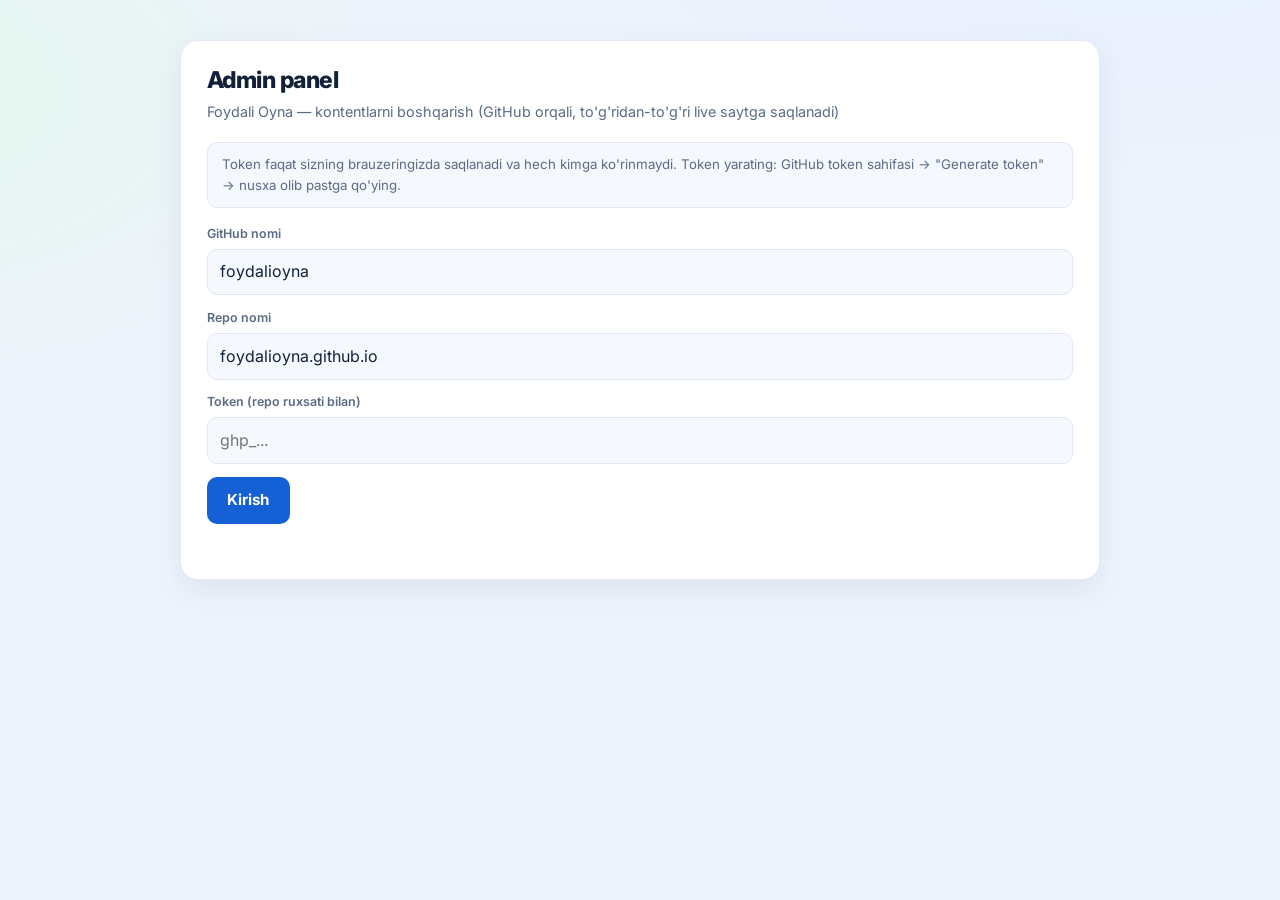
==== admin.html @ 74765ba0 "Admin panel: data.json + admin.html (GitHub API orqali kontent boshqaruvi)" ====
<!DOCTYPE html>
<html lang="uz">
<head>
    <meta charset="UTF-8">
    <meta name="viewport" content="width=device-width, initial-scale=1.0">
    <meta name="robots" content="noindex, nofollow">
    <meta name="theme-color" content="#1e88e5">
    <title>Admin panel — Foydali Oyna</title>
    <link rel="preconnect" href="https://fonts.googleapis.com">
    <link rel="preconnect" href="https://fonts.gstatic.com" crossorigin>
    <link href="https://fonts.googleapis.com/css2?family=Inter:wght@300;400;500;600;700;800&display=swap" rel="stylesheet">
    <link rel="stylesheet" href="css/style.css">
    <style>
        body { min-height: 100vh; }
        .adm-wrap { max-width: 960px; margin: 0 auto; padding: 2.5rem 1.25rem 7rem; }
        .adm-card { background: var(--surface); border: 1px solid var(--border); border-radius: var(--radius); padding: 1.6rem; box-shadow: var(--shadow); }
        .adm-title { font-size: 1.45rem; font-weight: 800; margin: 0 0 .35rem; }
        .adm-sub { color: var(--text-soft); font-size: .9rem; margin: 0 0 1.2rem; }
        .adm-field { display: block; margin-bottom: .8rem; }
        .adm-field span { display: block; font-size: .78rem; font-weight: 600; color: var(--text-soft); margin-bottom: .3rem; }
        .adm-input { width: 100%; box-sizing: border-box; border: 1px solid var(--border); background: var(--surface-2); color: var(--text); border-radius: 10px; padding: .6rem .8rem; font: inherit; outline: none; }
        .adm-input:focus { border-color: var(--primary); }
        textarea.adm-input { min-height: 74px; resize: vertical; }
        .adm-btn { border: 0; background: var(--primary); color: #fff; font-weight: 700; padding: .7rem 1.3rem; border-radius: 10px; cursor: pointer; font-size: .95rem; font-family: inherit; }
        .adm-btn:hover { filter: brightness(1.08); }
        .adm-btn.ghost { background: var(--surface-2); color: var(--text); border: 1px solid var(--border); }
        .adm-status { margin-top: .8rem; font-size: .88rem; min-height: 1.2em; }
        .adm-status.ok { color: var(--accent); }
        .adm-status.err { color: var(--danger); }
        .adm-top { display: flex; align-items: center; gap: .7rem; flex-wrap: wrap; margin-bottom: 1.2rem; }
        .adm-top h1 { font-size: 1.25rem; font-weight: 800; margin: 0; flex: 1; }
        .adm-badge { background: var(--surface-2); border: 1px solid var(--border); border-radius: 999px; padding: .25rem .8rem; font-size: .8rem; color: var(--text-soft); font-weight: 600; }
        .adm-tabs { display: flex; flex-wrap: wrap; gap: .45rem; margin-bottom: 1.2rem; }
        .adm-tab { border: 1px solid var(--border); background: var(--surface); color: var(--text-soft); border-radius: 999px; padding: .45rem .95rem; cursor: pointer; font-weight: 600; font-size: .85rem; font-family: inherit; }
        .adm-tab.active { background: var(--primary); color: #fff; border-color: var(--primary); }
        .adm-item { background: var(--surface); border: 1px solid var(--border); border-radius: 12px; padding: 1rem 1.1rem; margin-bottom: .8rem; }
        .adm-item-head { display: flex; align-items: center; gap: .45rem; margin-bottom .7rem; margin-bottom: .7rem; }
        .adm-item-head .ttl { font-weight: 700; font-size: .92rem; flex: 1; overflow: hidden; text-overflow: ellipsis; white-space: nowrap; }
        .adm-item-head button { border: 1px solid var(--border); background: var(--surface-2); color: var(--text); border-radius: 8px; cursor: pointer; padding: .25rem .55rem; font-size: .85rem; }
        .adm-item-head button.del { color: var(--danger); border-color: var(--danger); }
        .adm-grid { display: grid; grid-template-columns: repeat(auto-fill, minmax(215px, 1fr)); gap: .6rem .8rem; }
        .adm-grid .full { grid-column: 1 / -1; }
        .adm-savebar { position: fixed; bottom: 0; left: 0; right: 0; background: var(--surface); border-top: 1px solid var(--border); padding: .8rem 1.25rem; display: flex; align-items: center; gap: 1rem; z-index: 50; flex-wrap: wrap; }
        .adm-savebar .st { flex: 1; font-size: .88rem; min-height: 1.2em; }
        .adm-add { width: 100%; box-sizing: border-box; border: 1px dashed var(--border); background: transparent; color: var(--text-soft); border-radius: 12px; padding: .8rem; cursor: pointer; font-weight: 600; font-family: inherit; font-size: .95rem; }
        .adm-add:hover { border-color: var(--primary); color: var(--primary); }
        .adm-hint { font-size: .8rem; color: var(--text-soft); margin-top: 1.1rem; line-height: 1.5; }
        .adm-hint a { color: var(--primary); }
        .adm-note { background: var(--surface-2); border: 1px solid var(--border); border-radius: 10px; padding: .7rem .9rem; font-size: .83rem; color: var(--text-soft); margin-bottom: 1rem; line-height: 1.55; }
    </style>
</head>
<body>
    <div class="adm-wrap">

        <!-- ===== Kirish ===== -->
        <div class="adm-card" id="loginCard">
            <h1 class="adm-title">Admin panel</h1>
            <p class="adm-sub">Foydali Oyna — kontentlarni boshqarish (GitHub orqali, to'g'ridan-to'g'ri live saytga saqlanadi)</p>
            <div class="adm-note">
                Token faqat sizning brauzeringizda saqlanadi va hech kimga ko'rinmaydi.
                Token yarating: <a href="https://github.com/settings/tokens/new?scopes=repo&amp;description=FoydaliOyna%20Admin" target="_blank" rel="noopener">GitHub token sahifasi</a> → "Generate token" → nusxa olib pastga qo'ying.
            </div>
            <label class="adm-field"><span>GitHub nomi</span>
                <input class="adm-input" id="ownerInput" value="foydalioyna" autocomplete="off">
            </label>
            <label class="adm-field"><span>Repo nomi</span>
                <input class="adm-input" id="repoInput" value="foydalioyna.github.io" autocomplete="off">
            </label>
            <label class="adm-field"><span>Token (repo ruxsati bilan)</span>
                <input class="adm-input" id="tokenInput" type="password" placeholder="ghp_..." autocomplete="off">
            </label>
            <button class="adm-btn" id="loginBtn">Kirish</button>
            <div class="adm-status" id="loginStatus"></div>
        </div>

        <!-- ===== Panel ===== -->
        <div id="panel" style="display:none">
            <div class="adm-top">
                <h1>Admin panel — Foydali Oyna</h1>
                <span class="adm-badge" id="repoBadge"></span>
                <button class="adm-btn ghost" id="logoutBtn" style="padding:.45rem .9rem;font-size:.85rem">Chiqish</button>
            </div>
            <div class="adm-tabs" id="tabs"></div>
            <div id="items"></div>
            <button class="adm-add" id="addBtn">+ Yangi qator qo'shish</button>

            <div class="adm-savebar">
                <span class="st adm-status" id="saveStatus"></span>
                <button class="adm-btn" id="saveBtn">Saqlash — GitHub'ga yuklash</button>
            </div>
        </div>

    </div>
    <script src="admin.js"></script>
</body>
</html>
---- css/style.css ----
/* ===== Foydali Oyna — style.css ===== */

/* --- Theme tokens --- */
:root {
    --bg: #eef3fb;
    --bg-soft: #ffffff;
    --surface: #ffffff;
    --surface-2: #f5f8fd;
    --text: #12203a;
    --text-soft: #5b6b86;
    --border: #e2e9f4;
    --primary: #1560d4;
    --primary-soft: #e7f0ff;
    --accent: #12a150;
    --accent-soft: #e2f7ec;
    --danger: #d32f2f;
    --warning: #e08a00;
    --shadow: 0 10px 30px rgba(21, 60, 130, .08);
    --shadow-lg: 0 20px 50px rgba(21, 60, 130, .14);
    --radius: 18px;
    --radius-sm: 12px;
    --maxw: 1180px;
}

[data-theme="dark"] {
    --bg: #0b1220;
    --bg-soft: #101a2e;
    --surface: #131f36;
    --surface-2: #17253f;
    --text: #eaf1ff;
    --text-soft: #9db0cf;
    --border: #24344f;
    --primary: #4d8dff;
    --primary-soft: #16294a;
    --accent: #35c777;
    --accent-soft: #143227;
    --danger: #ff6b6b;
    --warning: #ffb547;
    --shadow: 0 10px 30px rgba(0, 0, 0, .35);
    --shadow-lg: 0 20px 50px rgba(0, 0, 0, .45);
}

/* --- Reset --- */
* { box-sizing: border-box; }
html { scroll-behavior: smooth; scroll-padding-top: 84px; }
body {
    margin: 0;
    font-family: 'Inter', system-ui, -apple-system, 'Segoe UI', Roboto, Arial, sans-serif;
    background:
        radial-gradient(1100px 500px at 90% -10%, var(--primary-soft), transparent 60%),
        radial-gradient(900px 500px at -10% 10%, var(--accent-soft), transparent 55%),
        var(--bg);
    color: var(--text);
    line-height: 1.6;
    -webkit-font-smoothing: antialiased;
    transition: background-color .3s ease, color .3s ease;
}
h1, h2, h3 { line-height: 1.2; margin: 0 0 .3em; letter-spacing: -.02em; }
a { color: inherit; text-decoration: none; }
button, input, select { font: inherit; color: inherit; }
img { max-width: 100%; }

.container { width: min(100% - 2.5rem, var(--maxw)); margin-inline: auto; }

/* --- Header --- */
.site-header {
    position: sticky; top: 0; z-index: 50;
    backdrop-filter: blur(14px);
    background: color-mix(in srgb, var(--surface) 82%, transparent);
    border-bottom: 1px solid var(--border);
}
.header-inner { display: flex; align-items: center; gap: 1rem; height: 68px; }
.brand { display: flex; align-items: center; gap: .6rem; font-weight: 800; font-size: 1.15rem; }
.brand-mark { font-size: 1.5rem; line-height: 1; }
.brand-text b { color: var(--primary); }
.brand-text { color: var(--text); }

.nav { margin-left: auto; display: flex; gap: .35rem; }
.nav a {
    padding: .5rem .85rem; border-radius: 10px; font-weight: 500; font-size: .95rem;
    color: var(--text-soft); transition: .2s;
}
.nav a:hover { color: var(--primary); background: var(--primary-soft); }

.header-actions { display: flex; align-items: center; gap: .5rem; margin-left: auto; }
.header-actions .icon-btn {
    display: inline-flex; align-items: center; gap: .35rem;
    border: 1px solid var(--border); background: var(--surface);
    border-radius: 10px; padding: .45rem .6rem; cursor: pointer;
    font-weight: 600; font-size: .85rem; transition: .2s;
}
.icon-btn:hover { border-color: var(--primary); color: var(--primary); }
.nav-burger { display: none; flex-direction: column; gap: 3px; }
.nav-burger span { width: 18px; height: 2px; background: currentColor; border-radius: 2px; }

/* --- Hero --- */
.hero { padding: 2rem 0 1rem; }
.hero-inner { display: grid; grid-template-columns: 1.4fr .8fr; gap: 2rem; align-items: center; }
.hero-greet { font-weight: 600; color: var(--accent); margin: 0 0 .4rem; }
.hero h1 { font-size: clamp(1.8rem, 4vw, 2.8rem); font-weight: 800; }
.hero-sub { color: var(--text-soft); font-size: 1.05rem; max-width: 60ch; }

.search {
    display: flex; align-items: center; gap: .5rem; margin: 1.4rem 0;
    background: var(--surface); border: 1px solid var(--border);
    border-radius: 14px; padding: .4rem .4rem .4rem 1rem; box-shadow: var(--shadow);
    max-width: 620px;
}
.search:focus-within { border-color: var(--primary); box-shadow: 0 0 0 4px var(--primary-soft); }
.search-icon { opacity: .6; }
.search input { flex: 1; border: 0; background: transparent; outline: none; padding: .55rem 0; font-size: 1rem; }
.search button {
    border: 0; background: var(--primary); color: #fff; font-weight: 600;
    padding: .6rem 1.1rem; border-radius: 10px; cursor: pointer; transition: .2s;
}
.search button:hover { filter: brightness(1.08); }

.hero-meta { display: flex; flex-wrap: wrap; gap: .5rem; }
.chip {
    background: var(--surface); border: 1px solid var(--border);
    padding: .35rem .8rem; border-radius: 999px; font-size: .85rem;
    font-weight: 600; color: var(--text-soft);
}

.hero-card { padding: 1.5rem 1.6rem; border-radius: var(--radius); }
.glass {
    background: linear-gradient(160deg, var(--primary), #0d47a1);
    color: #fff; box-shadow: var(--shadow-lg); border: 1px solid rgba(255,255,255,.15);
}
[data-theme="dark"] .glass { background: linear-gradient(160deg, #1b3a75, #0c1d3d); }
.hero-card-top { display: flex; align-items: center; gap: .5rem; font-size: .9rem; opacity: .9; }
.live-dot { width: 9px; height: 9px; border-radius: 50%; background: #65ffa3; box-shadow: 0 0 0 0 rgba(101,255,163,.7); animation: pulse 2s infinite; }
@keyframes pulse { 70% { box-shadow: 0 0 0 10px rgba(101,255,163,0); } 100% { box-shadow: 0 0 0 0 rgba(101,255,163,0); } }
.tz-time { font-size: 3.2rem; font-weight: 800; letter-spacing: -.03em; margin: .2rem 0; font-variant-numeric: tabular-nums; }
.tz-note { opacity: .85; font-size: .9rem; }

/* --- Sections --- */
.section { padding: 2.5rem 0; }
.section.alt { background: color-mix(in srgb, var(--surface) 55%, transparent); border-block: 1px solid var(--border); }
.section-head { margin-bottom: 1.4rem; }
.section-head h2 { font-size: clamp(1.3rem, 2.6vw, 1.8rem); font-weight: 800; }
.section-head p { color: var(--text-soft); margin: 0; }

/* --- Cards & widgets --- */
.card {
    background: var(--surface); border: 1px solid var(--border);
    border-radius: var(--radius); box-shadow: var(--shadow);
}
.widget-grid { display: grid; grid-template-columns: repeat(3, 1fr); gap: 1.2rem; }
.widget { padding: 1.2rem 1.3rem; display: flex; flex-direction: column; }
.widget-head { display: flex; align-items: center; justify-content: space-between; gap: .5rem; margin-bottom: .9rem; }
.widget-head h3 { font-size: 1.05rem; margin: 0; }
.widget-head select {
    border: 1px solid var(--border); background: var(--surface-2); border-radius: 9px;
    padding: .35rem .5rem; font-size: .85rem; cursor: pointer; max-width: 55%;
}
.badge { font-size: .72rem; font-weight: 700; color: var(--primary); background: var(--primary-soft); padding: .2rem .55rem; border-radius: 999px; }
.widget-body { flex: 1; }

/* weather */
.weather-main { display: flex; align-items: center; gap: .8rem; }
.weather-icon { font-size: 2.8rem; line-height: 1; }
.weather-temp { font-size: 2.2rem; font-weight: 800; letter-spacing: -.03em; }
.weather-desc { color: var(--text-soft); font-weight: 600; }
.weather-stats { display: flex; flex-wrap: wrap; gap: .5rem; margin-top: .9rem; }
.weather-stats span { font-size: .82rem; background: var(--surface-2); border: 1px solid var(--border); padding: .25rem .6rem; border-radius: 999px; color: var(--text-soft); }
.forecast { display: grid; grid-template-columns: repeat(4, 1fr); gap: .5rem; margin-top: 1rem; }
.forecast-day { text-align: center; background: var(--surface-2); border: 1px solid var(--border); border-radius: 10px; padding: .5rem .25rem; }
.forecast-day .d { font-size: .72rem; color: var(--text-soft); }
.forecast-day .i { font-size: 1.3rem; }
.forecast-day .t { font-size: .78rem; font-weight: 700; }

/* currency list */
.rate-row { display: flex; align-items: center; justify-content: space-between; padding: .55rem 0; border-bottom: 1px dashed var(--border); }
.rate-row:last-child { border-bottom: 0; }
.rate-cur { display: flex; align-items: center; gap: .55rem; font-weight: 600; }
.rate-flag { font-size: 1.35rem; }
.rate-code { color: var(--text-soft); font-size: .75rem; font-weight: 500; }
.rate-val { font-weight: 700; font-variant-numeric: tabular-nums; }
.rate-diff { font-size: .75rem; font-weight: 600; }
.up { color: var(--danger); }
.down { color: var(--accent); }
.muted { color: var(--text-soft); }

/* prayer */
.prayer-next { background: var(--primary-soft); border-radius: 12px; padding: .7rem .9rem; margin-bottom: .7rem; display: flex; justify-content: space-between; align-items: center; }
.prayer-next b { font-size: 1.05rem; }
.prayer-next .time { font-weight: 800; color: var(--primary); font-variant-numeric: tabular-nums; }
.prayer-list { display: grid; gap: .1rem; }
.prayer-row { display: flex; justify-content: space-between; padding: .45rem .2rem; border-bottom: 1px dashed var(--border); }
.prayer-row:last-child { border-bottom: 0; }
.prayer-row.active { color: var(--primary); font-weight: 700; }
.prayer-row .t { font-variant-numeric: tabular-nums; font-weight: 600; }

/* skeleton */
.skeleton-line { height: 14px; border-radius: 8px; margin: .55rem 0; background: linear-gradient(90deg, var(--surface-2), var(--border), var(--surface-2)); background-size: 200% 100%; animation: shimmer 1.3s infinite; }
@keyframes shimmer { 0% { background-position: 200% 0; } 100% { background-position: -200% 0; } }
.error-box { color: var(--danger); font-size: .9rem; }
.error-box button { margin-top: .5rem; border: 1px solid var(--border); background: var(--surface-2); border-radius: 8px; padding: .3rem .7rem; cursor: pointer; }

/* --- Services --- */
.services-grid { display: grid; grid-template-columns: repeat(auto-fill, minmax(180px, 1fr)); gap: .9rem; }
.service {
    display: flex; align-items: center; gap: .75rem; padding: 1rem;
    background: var(--surface); border: 1px solid var(--border); border-radius: var(--radius-sm);
    transition: transform .18s, box-shadow .18s, border-color .18s;
}
.service:hover { transform: translateY(-3px); box-shadow: var(--shadow); border-color: var(--primary); }
.service-ico { font-size: 1.5rem; width: 42px; height: 42px; display: grid; place-items: center; background: var(--surface-2); border-radius: 11px; flex: none; }
.service-name { font-weight: 600; font-size: .92rem; }
.service-cat { font-size: .74rem; color: var(--text-soft); }

/* --- Converter --- */
.converter { padding: 1.5rem; }
.converter-row { display: grid; grid-template-columns: 1.2fr 1fr auto 1fr; gap: 1rem; align-items: end; }
.field { display: flex; flex-direction: column; gap: .35rem; }
.field label { font-size: .82rem; font-weight: 600; color: var(--text-soft); }
.field input, .field select {
    border: 1px solid var(--border); background: var(--surface-2); border-radius: 11px;
    padding: .7rem .8rem; font-size: 1rem; outline: none; transition: .2s; width: 100%;
}
.field input:focus, .field select:focus { border-color: var(--primary); box-shadow: 0 0 0 3px var(--primary-soft); }
.swap-btn {
    border: 1px solid var(--border); background: var(--surface-2); border-radius: 11px;
    width: 46px; height: 46px; font-size: 1.2rem; cursor: pointer; transition: .2s;
}
.swap-btn:hover { border-color: var(--primary); color: var(--primary); transform: rotate(180deg); }
.converter-result { margin-top: 1.2rem; padding: 1rem 1.2rem; background: var(--primary-soft); border-radius: var(--radius-sm); }
.converter-result #convResult { font-size: 1.7rem; font-weight: 800; letter-spacing: -.02em; display: block; }
.converter-result small { color: var(--text-soft); }

/* --- Emergency --- */
.emergency-grid { display: grid; grid-template-columns: repeat(auto-fill, minmax(200px, 1fr)); gap: .9rem; }
.em-item {
    display: flex; align-items: center; gap: .85rem; padding: 1rem 1.1rem;
    background: var(--surface); border: 1px solid var(--border); border-left: 4px solid var(--danger);
    border-radius: var(--radius-sm); transition: .2s;
}
.em-item:hover { box-shadow: var(--shadow); transform: translateY(-2px); }
.em-ico { font-size: 1.6rem; }
.em-num { font-size: 1.35rem; font-weight: 800; letter-spacing: .02em; }
.em-name { font-size: .85rem; color: var(--text-soft); }

/* --- Footer --- */
.site-footer { border-top: 1px solid var(--border); background: var(--surface); padding: 2rem 0; margin-top: 1rem; }
.footer-inner { display: flex; flex-wrap: wrap; gap: 1rem; align-items: center; justify-content: space-between; }
.footer-brand { display: flex; align-items: center; gap: .7rem; }
.footer-brand p { margin: 0; color: var(--text-soft); font-size: .85rem; }
.footer-note { color: var(--text-soft); font-size: .82rem; max-width: 50ch; margin: 0; }

/* --- To top --- */
.to-top {
    position: fixed; right: 1.2rem; bottom: 1.2rem; z-index: 40;
    width: 46px; height: 46px; border-radius: 50%; border: 0; cursor: pointer;
    background: var(--primary); color: #fff; font-size: 1.2rem; box-shadow: var(--shadow-lg);
    opacity: 0; pointer-events: none; transition: opacity .25s, transform .25s;
}
.to-top.show { opacity: 1; pointer-events: auto; }
.to-top:hover { transform: translateY(-3px); }

/* --- Map --- */
.map-card { padding: .6rem; }
.uzb-map {
    position: relative; z-index: 0; height: 470px;
    border-radius: calc(var(--radius) - 6px); overflow: hidden;
    background: var(--surface-2);
}
.uzb-map .leaflet-container { font: inherit; }
.uzb-map .leaflet-popup-content { font-weight: 600; }
.map-fallback { height: 100%; display: flex; flex-direction: column; align-items: center; justify-content: center; gap: .4rem; color: var(--text-soft); }
.map-fallback span { font-size: 2.4rem; }
.map-fallback p { margin: 0; }

/* --- Useful info --- */
.info-grid { display: grid; grid-template-columns: 1fr 1fr; gap: 1.2rem; }
.info-card { padding: 1.2rem 1.3rem; }
.info-card h3 { font-size: 1.05rem; margin: 0 0 .9rem; }
.fact-row { display: flex; justify-content: space-between; gap: 1rem; padding: .5rem 0; border-bottom: 1px dashed var(--border); font-size: .9rem; }
.fact-row:last-child { border-bottom: 0; }
.fact-row .lbl { color: var(--text-soft); }
.fact-row .val { font-weight: 600; text-align: right; }
.holiday-row { display: flex; gap: .8rem; padding: .5rem 0; border-bottom: 1px dashed var(--border); font-size: .9rem; }
.holiday-row:last-child { border-bottom: 0; }
.holiday-row .date { color: var(--primary); font-weight: 700; min-width: 96px; font-size: .82rem; }

/* --- Newcomers guide --- */
.nc-grid { display: grid; grid-template-columns: repeat(4, 1fr); gap: 1.1rem; }
.nc-step { padding: 1.2rem 1.3rem; display: flex; flex-direction: column; gap: .45rem; }
.nc-head { display: flex; align-items: center; justify-content: space-between; }
.nc-ico { font-size: 1.5rem; }
.nc-num {
    width: 26px; height: 26px; border-radius: 50%; flex: none;
    background: var(--primary); color: #fff;
    display: inline-flex; align-items: center; justify-content: center;
    font-size: .78rem; font-weight: 700;
}
.nc-step h3 { font-size: 1.02rem; margin: 0; }
.nc-step p { margin: 0; font-size: .86rem; color: var(--text-soft); line-height: 1.45; }
.nc-links { display: flex; flex-wrap: wrap; gap: .45rem; margin-top: auto; padding-top: .4rem; }
.nc-link {
    font-size: .8rem; font-weight: 600; text-decoration: none; white-space: nowrap;
    padding: .35rem .7rem; border-radius: 999px;
    background: var(--surface-2); color: var(--primary);
    border: 1px solid var(--border); transition: .2s;
}
.nc-link:hover { background: var(--primary); color: #fff; border-color: var(--primary); }
.nc-phrases { margin-top: 1.1rem; padding: 1.2rem 1.3rem; }
.nc-phrases h3 { font-size: 1.05rem; margin: 0 0 .3rem; }
.nc-note { color: var(--text-soft); font-size: .85rem; margin: 0 0 .8rem; }
.phrase-row { display: flex; justify-content: space-between; gap: 1rem; padding: .45rem 0; border-bottom: 1px dashed var(--border); font-size: .92rem; }
.phrase-row:last-child { border-bottom: 0; }
.phrase-row .p-uz { font-weight: 700; }
.phrase-row .p-en { color: var(--text-soft); text-align: right; }

/* --- Newcomers compact bar (top of home page) --- */
.nc-bar-wrap { margin-top: .9rem; }
.nc-bar {
    display: flex; align-items: center; gap: .7rem;
    padding: .5rem .55rem .5rem .95rem;
    background: var(--surface); border: 1px solid var(--border);
    border-radius: var(--radius-sm); box-shadow: var(--shadow);
    transition: .2s;
}
.nc-bar:hover { border-color: var(--primary); transform: translateY(-1px); box-shadow: var(--shadow-lg); }
.nc-bar-ico { font-size: 1.15rem; flex: none; }
.nc-bar-text { flex: 1; min-width: 0; display: flex; align-items: baseline; gap: .5rem; white-space: nowrap; overflow: hidden; }
.nc-bar-text strong { font-size: .88rem; font-weight: 700; }
.nc-bar-sub { font-size: .8rem; color: var(--text-soft); overflow: hidden; text-overflow: ellipsis; }
.nc-bar-btn {
    flex: none; font-size: .78rem; font-weight: 700;
    background: var(--primary); color: #fff;
    padding: .38rem .75rem; border-radius: 999px;
}

/* --- Back link (newcomers page) --- */
.back-link {
    text-decoration: none; font-weight: 600; font-size: .9rem;
    color: var(--primary); padding: .45rem .9rem; border-radius: 999px;
    border: 1px solid var(--border); background: var(--surface-2); transition: .2s;
    white-space: nowrap;
}
.back-link:hover { background: var(--primary); color: #fff; border-color: var(--primary); }

/* --- AI assistant --- */
.ai-fab {
    position: fixed; right: 1.2rem; bottom: 4.6rem; z-index: 60;
    width: 52px; height: 52px; border-radius: 50%;
    border: 0; cursor: pointer; background: var(--primary); color: #fff;
    font-size: 1.45rem; display: flex; align-items: center; justify-content: center;
    box-shadow: var(--shadow-lg); transition: transform .2s;
}
.ai-fab:hover { transform: scale(1.07); }
.ai-fab .ai-dot {
    position: absolute; top: 3px; right: 3px;
    width: 11px; height: 11px; border-radius: 50%;
    background: #2ecc71; border: 2px solid var(--surface);
}
.ai-panel {
    position: fixed; right: 1.2rem; bottom: 8.1rem; z-index: 70;
    width: 360px; max-width: calc(100vw - 2.4rem);
    height: min(500px, calc(100vh - 220px));
    display: none; flex-direction: column; overflow: hidden;
    background: var(--surface); border: 1px solid var(--border);
    border-radius: var(--radius); box-shadow: var(--shadow-lg);
}
.ai-panel.open { display: flex; }
.ai-head { display: flex; align-items: center; gap: .65rem; padding: .75rem .9rem; background: var(--primary); color: #fff; }
.ai-avatar {
    width: 36px; height: 36px; border-radius: 50%; flex: none;
    background: rgba(255, 255, 255, .18);
    display: flex; align-items: center; justify-content: center; font-size: 1.1rem;
}
.ai-head .ai-name { font-weight: 700; font-size: .95rem; line-height: 1.15; }
.ai-head .ai-status { font-size: .72rem; opacity: .85; line-height: 1.2; }
.ai-close {
    margin-left: auto; background: transparent; border: 0; color: #fff;
    font-size: .95rem; cursor: pointer; padding: .25rem .5rem; border-radius: 8px;
}
.ai-close:hover { background: rgba(255, 255, 255, .18); }
.ai-body { flex: 1; overflow-y: auto; padding: .9rem; display: flex; flex-direction: column; gap: .55rem; background: var(--surface-2); }
.ai-msg { max-width: 88%; padding: .55rem .8rem; border-radius: 14px; font-size: .87rem; line-height: 1.5; overflow-wrap: anywhere; }
.ai-msg.bot { align-self: flex-start; background: var(--surface); border: 1px solid var(--border); border-bottom-left-radius: 4px; }
.ai-msg.user { align-self: flex-end; background: var(--primary); color: #fff; border-bottom-right-radius: 4px; }
.ai-msg a { color: var(--primary); font-weight: 700; text-decoration: underline; }
.ai-msg.bot b { color: var(--text); }
.ai-chips { display: flex; flex-wrap: wrap; gap: .4rem; }
.ai-chip {
    font-size: .78rem; font-weight: 600; cursor: pointer;
    padding: .35rem .7rem; border-radius: 999px;
    border: 1px solid var(--border); background: var(--surface); color: var(--primary);
    transition: .2s;
}
.ai-chip:hover { background: var(--primary); color: #fff; border-color: var(--primary); }
.ai-typing {
    display: flex; gap: 4px; align-self: flex-start;
    padding: .65rem .85rem; border-radius: 14px; border-bottom-left-radius: 4px;
    background: var(--surface); border: 1px solid var(--border);
}
.ai-typing span { width: 6px; height: 6px; border-radius: 50%; background: var(--text-soft); animation: aiBlink 1s infinite; }
.ai-typing span:nth-child(2) { animation-delay: .2s; }
.ai-typing span:nth-child(3) { animation-delay: .4s; }
@keyframes aiBlink { 0%, 80%, 100% { opacity: .25; } 40% { opacity: 1; } }
.ai-input { display: flex; gap: .5rem; padding: .7rem; border-top: 1px solid var(--border); background: var(--surface); }
.ai-input input {
    flex: 1; border: 1px solid var(--border); background: var(--surface-2);
    border-radius: 10px; padding: .55rem .75rem; outline: none; font-size: .88rem;
}
.ai-input input:focus { border-color: var(--primary); }
.ai-input button {
    border: 0; background: var(--primary); color: #fff;
    border-radius: 10px; padding: 0 .95rem; cursor: pointer; font-size: 1rem;
}
.ai-input button:hover { filter: brightness(1.08); }

/* --- Responsive --- */
@media (max-width: 980px) {
    .widget-grid { grid-template-columns: 1fr 1fr; }
    #weatherCard { grid-column: 1 / -1; }
    .info-grid { grid-template-columns: 1fr 1fr; }
    .nc-grid { grid-template-columns: 1fr 1fr; }
}
@media (max-width: 760px) {
    .nc-bar-sub { display: none; }
    .back-link { display: none; }
    .ai-panel { right: .8rem; left: .8rem; width: auto; max-width: none; }
    .ai-fab { right: .8rem; }
}
@media (max-width: 1000px) {
    .nav {
        position: absolute; top: 68px; right: 1.25rem; left: 1.25rem;
        flex-direction: column; background: var(--surface); border: 1px solid var(--border);
        border-radius: var(--radius-sm); padding: .5rem; box-shadow: var(--shadow-lg);
        display: none;
    }
    .nav.open { display: flex; }
    .nav a { padding: .7rem .9rem; }
    .nav-burger { display: flex; }
}
@media (max-width: 760px) {
    .nav {
        position: absolute; top: 68px; right: 1.25rem; left: 1.25rem;
        flex-direction: column; background: var(--surface); border: 1px solid var(--border);
        border-radius: var(--radius-sm); padding: .5rem; box-shadow: var(--shadow-lg);
        display: none;
    }
    .nav.open { display: flex; }
    .nav a { padding: .7rem .9rem; }
    .nav-burger { display: flex; }
    .header-actions { margin-left: auto; }
    .hero-inner { grid-template-columns: 1fr; }
    .widget-grid { grid-template-columns: 1fr; }
    .converter-row { grid-template-columns: 1fr; }
    .swap-btn { justify-self: start; transform: rotate(90deg); }
    .swap-btn:hover { transform: rotate(270deg); }
    .uzb-map { height: 340px; }
    .info-grid { grid-template-columns: 1fr; }
    .nc-grid { grid-template-columns: 1fr; }
}
@media (prefers-reduced-motion: reduce) {
    * { animation: none !important; transition: none !important; scroll-behavior: auto; }
}
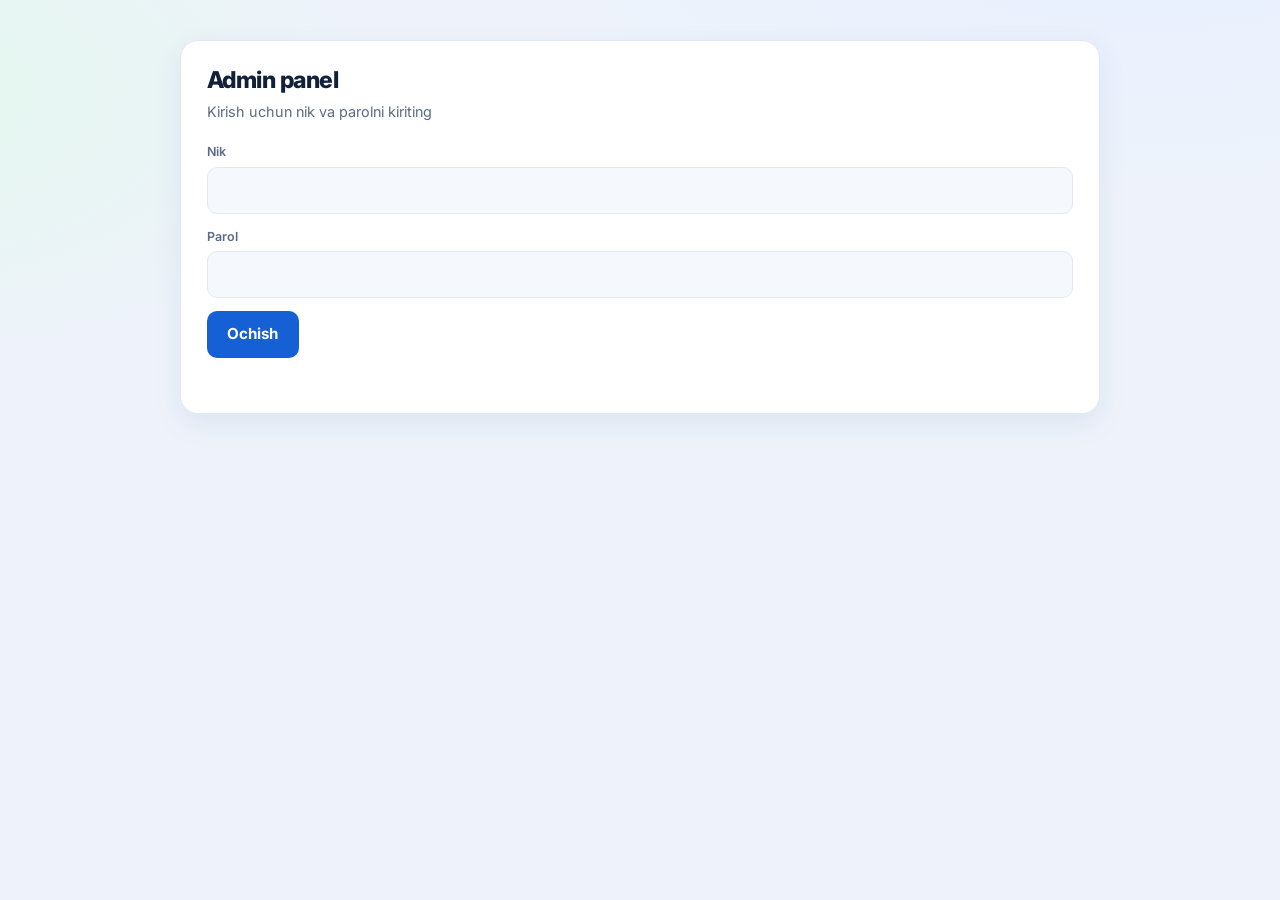
==== commit 3592f3fa: "Admin panelga nik/parol qulfi (maqsudbek)" ====
--- a/admin.html
+++ b/admin.html
@@ -52,8 +52,22 @@
 <body>
     <div class="adm-wrap">
 
-        <!-- ===== Kirish ===== -->
-        <div class="adm-card" id="loginCard">
+        <!-- ===== Qulf (nik + parol) ===== -->
+        <div class="adm-card" id="lockCard">
+            <h1 class="adm-title">Admin panel</h1>
+            <p class="adm-sub">Kirish uchun nik va parolni kiriting</p>
+            <label class="adm-field"><span>Nik</span>
+                <input class="adm-input" id="nickInput" autocomplete="off">
+            </label>
+            <label class="adm-field"><span>Parol</span>
+                <input class="adm-input" id="passInput" type="password" autocomplete="off">
+            </label>
+            <button class="adm-btn" id="unlockBtn">Ochish</button>
+            <div class="adm-status" id="lockStatus"></div>
+        </div>
+
+        <!-- ===== Kirish (GitHub token) ===== -->
+        <div class="adm-card" id="loginCard" style="display:none">
             <h1 class="adm-title">Admin panel</h1>
             <p class="adm-sub">Foydali Oyna — kontentlarni boshqarish (GitHub orqali, to'g'ridan-to'g'ri live saytga saqlanadi)</p>
             <div class="adm-note">
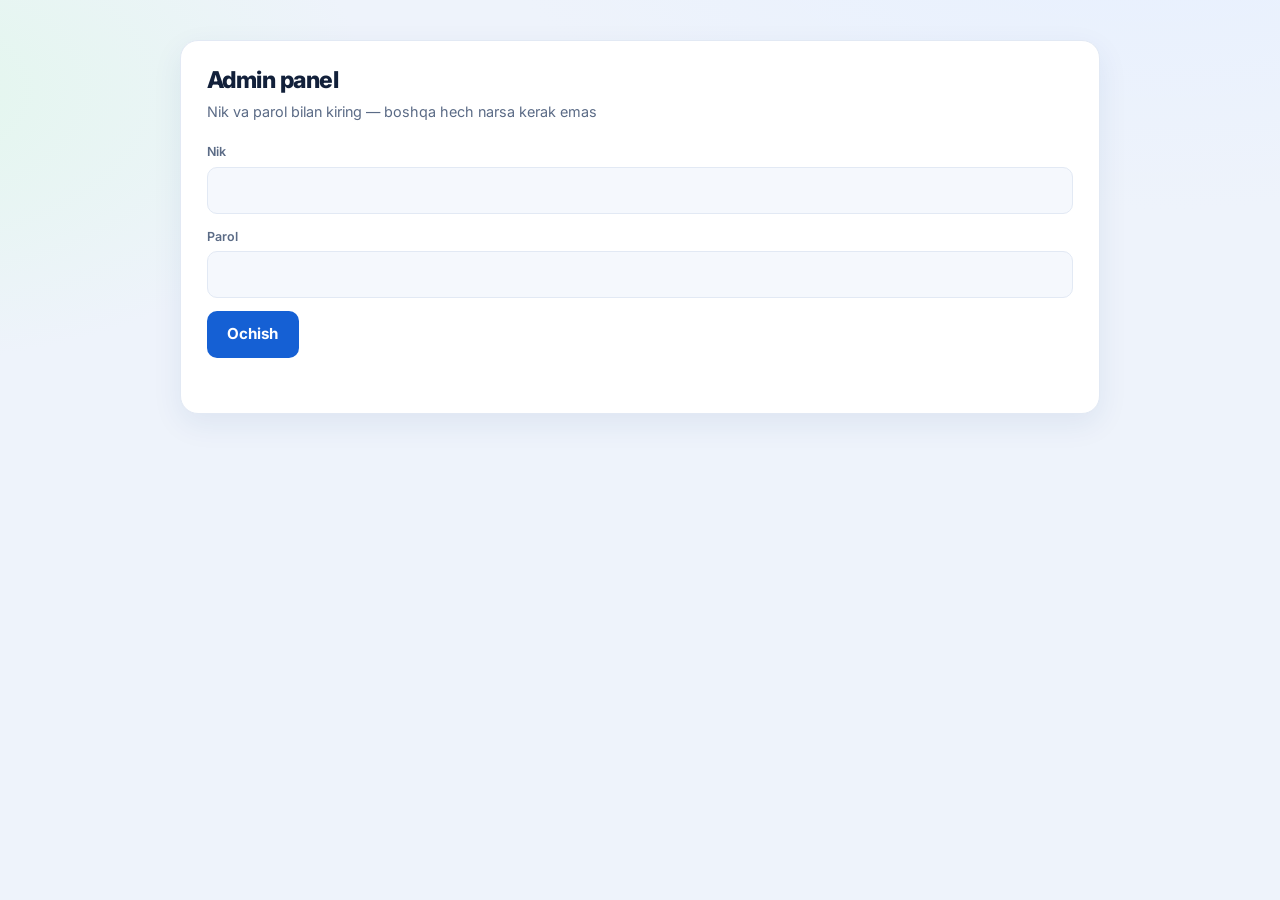
==== commit 1627c591: "Admin: nik va parol bilan avtomatik kirish (token yashirin)" ====
--- a/admin.html
+++ b/admin.html
@@ -55,7 +55,7 @@
         <!-- ===== Qulf (nik + parol) ===== -->
         <div class="adm-card" id="lockCard">
             <h1 class="adm-title">Admin panel</h1>
-            <p class="adm-sub">Kirish uchun nik va parolni kiriting</p>
+            <p class="adm-sub">Nik va parol bilan kiring — boshqa hech narsa kerak emas</p>
             <label class="adm-field"><span>Nik</span>
                 <input class="adm-input" id="nickInput" autocomplete="off">
             </label>
@@ -105,6 +105,6 @@
         </div>
 
     </div>
-    <script src="admin.js"></script>
+    <script src="admin.js?v=5"></script>
 </body>
 </html>
--- a/css/style.css
+++ b/css/style.css
@@ -248,6 +248,23 @@
 .footer-brand p { margin: 0; color: var(--text-soft); font-size: .85rem; }
 .footer-note { color: var(--text-soft); font-size: .82rem; max-width: 50ch; margin: 0; }
 
+.admin-link {
+    display: inline-flex;
+    align-items: center;
+    gap: 6px;
+    margin-top: 12px;
+    padding: 8px 16px;
+    border: 1px solid var(--border);
+    border-radius: 999px;
+    background: var(--surface);
+    color: var(--text-soft);
+    font-size: .82rem;
+    font-weight: 600;
+    text-decoration: none;
+    transition: all .18s ease;
+}
+.admin-link:hover { border-color: var(--primary); color: var(--primary); }
+
 /* --- To top --- */
 .to-top {
     position: fixed; right: 1.2rem; bottom: 1.2rem; z-index: 40;
